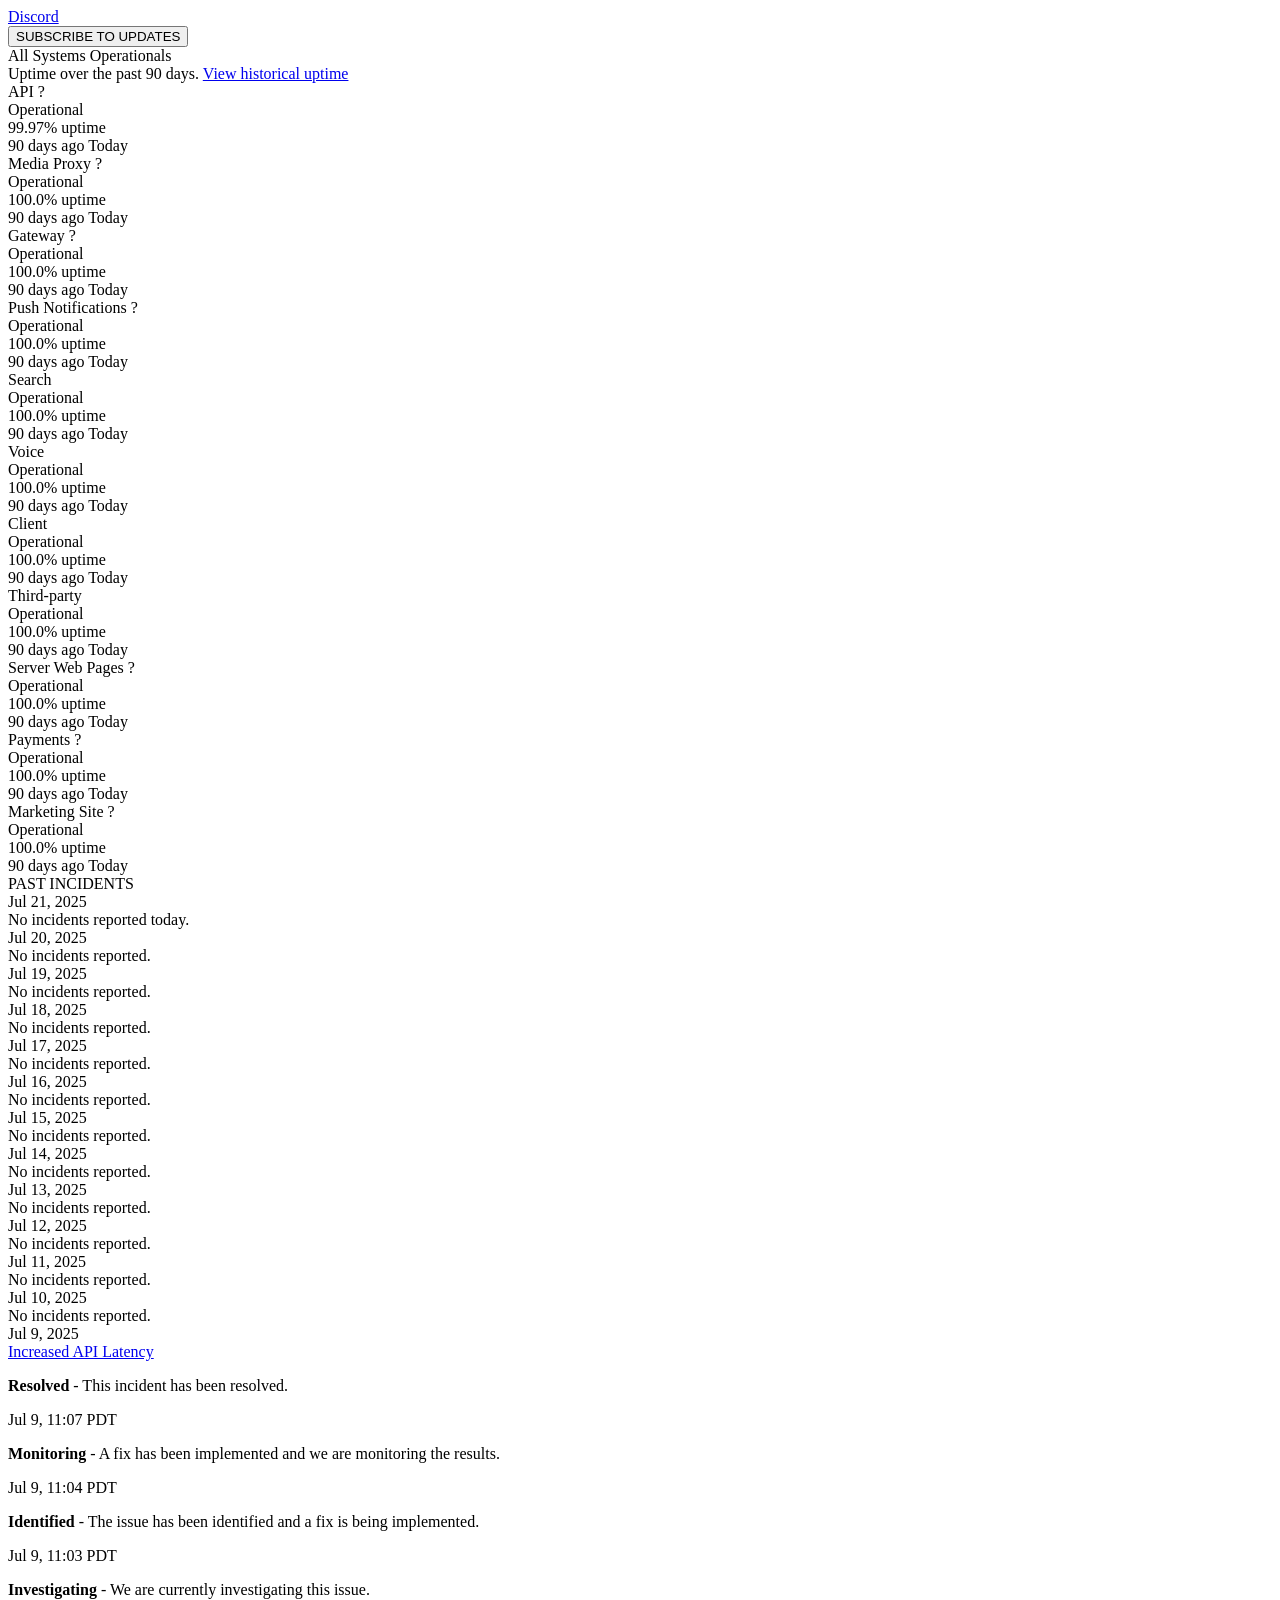
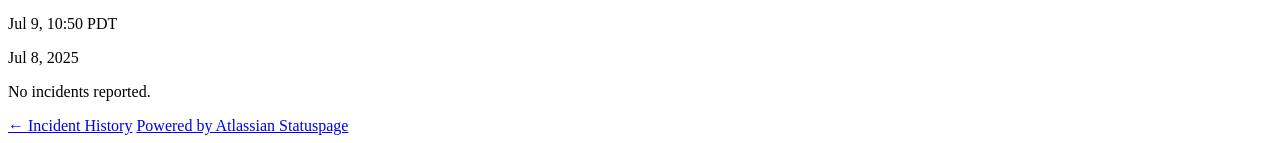
==== DISCORD-STATUS.html @ 05d12952 "Create DISCORD-STATUS.html" ====
<html>
    <head>
        <title>Discord Status</title>
        <link rel="stylesheet" href="../css/StatusProject.css">
    </head>
    
    <body>
        <div class="top-title">
           <a href="https://discord.com/">Discord</a> 
        </div>
        <div class="container">
            <button class="button-1">SUBSCRIBE TO UPDATES</button>
            <div class="container-operational">All Systems Operationals</div>
            <div class="header">
                Uptime over the past 90 days. <a href="#">View historical uptime </a>
            </div>

        <div class="service-status">
            <div class="service-title">API <span class="help-icon">?</span></div>
            <div class="status-indicator operational">Operational</div>
            <div class="uptime-bar-container" id="api-uptime"></div>
            <div class="uptime-percentage">99.97% uptime</div>
            <div class="time-range">
                <span>90 days ago</span>
                <span>Today</span>
            </div>
        </div>
        <div class="service-status">
            <div class="service-title">Media Proxy <span class="help-icon">?</span></div>
            <div class="status-indicator operational">Operational</div>
            <div class="uptime-bar-container" id="media-proxy-uptime"></div>
            <div class="uptime-percentage">100.0% uptime</div>
            <div class="time-range">
                <span>90 days ago</span>
                <span>Today</span>
            </div>
        </div>

        <div class="service-status">
            <div class="service-title">Gateway <span class="help-icon">?</span></div>
            <div class="status-indicator operational">Operational</div>
            <div class="uptime-bar-container" id="gateway-uptime"></div>
            <div class="uptime-percentage">100.0% uptime</div>
            <div class="time-range">
                <span>90 days ago</span>
                <span>Today</span>
            </div>
        </div>

        <div class="service-status">
            <div class="service-title">Push Notifications <span class="help-icon">?</span></div>
            <div class="status-indicator operational">Operational</div>
            <div class="uptime-bar-container" id="push-notifications-uptime"></div>
            <div class="uptime-percentage">100.0% uptime</div>
            <div class="time-range">
                <span>90 days ago</span>
                <span>Today</span>
            </div>
        </div>

        <div class="service-status">
            <div class="service-title">Search</div>
            <div class="status-indicator operational">Operational</div>
            <div class="uptime-bar-container" id="search-uptime"></div>
            <div class="uptime-percentage">100.0% uptime</div>
            <div class="time-range">
                <span>90 days ago</span>
                <span>Today</span>
            </div>
        </div>

        <div class="service-status">
            <div class="service-title">Voice</div>
            <div class="status-indicator operational">Operational</div>
            <div class="uptime-bar-container" id="voice-uptime"></div>
            <div class="uptime-percentage">100.0% uptime</div>
            <div class="time-range">
                <span>90 days ago</span>
                <span>Today</span>
            </div>
        </div>

        <div class="service-status">
            <div class="service-title">Client</div>
            <div class="status-indicator operational">Operational</div>
            <div class="uptime-bar-container" id="client-uptime"></div>
            <div class="uptime-percentage">100.0% uptime</div>
            <div class="time-range">
                <span>90 days ago</span>
                <span>Today</span>
            </div>
        </div>

        <div class="service-status">
            <div class="service-title">Third-party</div>
            <div class="status-indicator operational">Operational</div>
            <div class="uptime-bar-container" id="third-party-uptime"></div>
            <div class="uptime-percentage">100.0% uptime</div>
            <div class="time-range">
                <span>90 days ago</span>
                <span>Today</span>
            </div>
        </div>

        <div class="service-status">
            <div class="service-title">Server Web Pages <span class="help-icon">?</span></div>
            <div class="status-indicator operational">Operational</div>
            <div class="uptime-bar-container" id="server-web-pages-uptime"></div>
            <div class="uptime-percentage">100.0% uptime</div>
            <div class="time-range">
                <span>90 days ago</span>
                <span>Today</span>
            </div>
        </div>

        <div class="service-status">
            <div class="service-title">Payments <span class="help-icon">?</span></div>
            <div class="status-indicator operational">Operational</div>
            <div class="uptime-bar-container" id="payment-uptime"></div>
            <div class="uptime-percentage">100.0% uptime</div>
            <div class="time-range">
                <span>90 days ago</span>
                <span>Today</span>
            </div>
        </div>

        
        <div class="service-status">
            <div class="service-title">Marketing Site <span class="help-icon">?</span></div>
            <div class="status-indicator operational">Operational</div>
            <div class="uptime-bar-container" id="marketing-site-uptime"></div>
            <div class="uptime-percentage">100.0% uptime</div>
            <div class="time-range">
                <span>90 days ago</span>
                <span>Today</span>
            </div>
        </div>
        <div class="incidents">PAST INCIDENTS</div>
        <div class="incident-date">Jul 21, 2025</div>
        <div class="incident-report">No incidents reported today.</div>

        <div class="incident-date">Jul 20, 2025</div>
        <div class="incident-report">No incidents reported. </div>

        <div class="incident-date">Jul 19, 2025</div>
        <div class="incident-report">No incidents reported. </div>

        <div class="incident-date">Jul 18, 2025</div>
        <div class="incident-report">No incidents reported. </div>

        <div class="incident-date">Jul 17, 2025</div>
        <div class="incident-report">No incidents reported. </div>

        <div class="incident-date">Jul 16, 2025</div>
        <div class="incident-report">No incidents reported. </div>

        <div class="incident-date">Jul 15, 2025</div>
        <div class="incident-report">No incidents reported. </div>

        <div class="incident-date">Jul 14, 2025</div>
        <div class="incident-report">No incidents reported. </div>

        <div class="incident-date">Jul 13, 2025</div>
        <div class="incident-report">No incidents reported. </div>

        <div class="incident-date">Jul 12, 2025</div>
        <div class="incident-report">No incidents reported. </div>

        <div class="incident-date">Jul 11, 2025</div>
        <div class="incident-report">No incidents reported. </div>

        <div class="incident-date">Jul 10, 2025</div>
        <div class="incident-report">No incidents reported. </div>

        <div class="incident-date">Jul 9, 2025</div>
        
        <a class="increased-api" href="./IncreasedAPI.html">Increased API Latency</a>
            <div class="incident-status">
                <p><strong>Resolved</strong> - This incident has been resolved.</p>
                <p class="timestamp">Jul 9, 11:07 PDT</p>
            </div>
            <div class="incident-status">
                <p><strong>Monitoring</strong> - A fix has been implemented and we are monitoring the results.</p>
                <p class="timestamp">Jul 9, 11:04 PDT</p>
            </div>
            <div class="incident-status">
                <p><strong>Identified</strong> - The issue has been identified and a fix is being implemented.</p>
                <p class="timestamp">Jul 9, 11:03 PDT</p>
            </div>
            <div class="incident-status">
                <p><strong>Investigating</strong> - We are currently investigating this issue.</p>
                <p class="timestamp">Jul 9, 10:50 PDT</p>
            </div>
            <div class="incident-date">Jul 8, 2025</div>

        <div class="incident-section">
            <p>No incidents reported.</p>
        </div>
        <div class="footer">
            <a href="#" class="back-link">&larr; Incident History</a>
            <a class="powered-by" href="https://www.atlassian.com/software/statuspage" target="_blank">Powered by Atlassian Statuspage</a>
        </div>
        

        <script src="../javascript/StatusProject.js"></script>
    </div>   
    </body> 
</html>
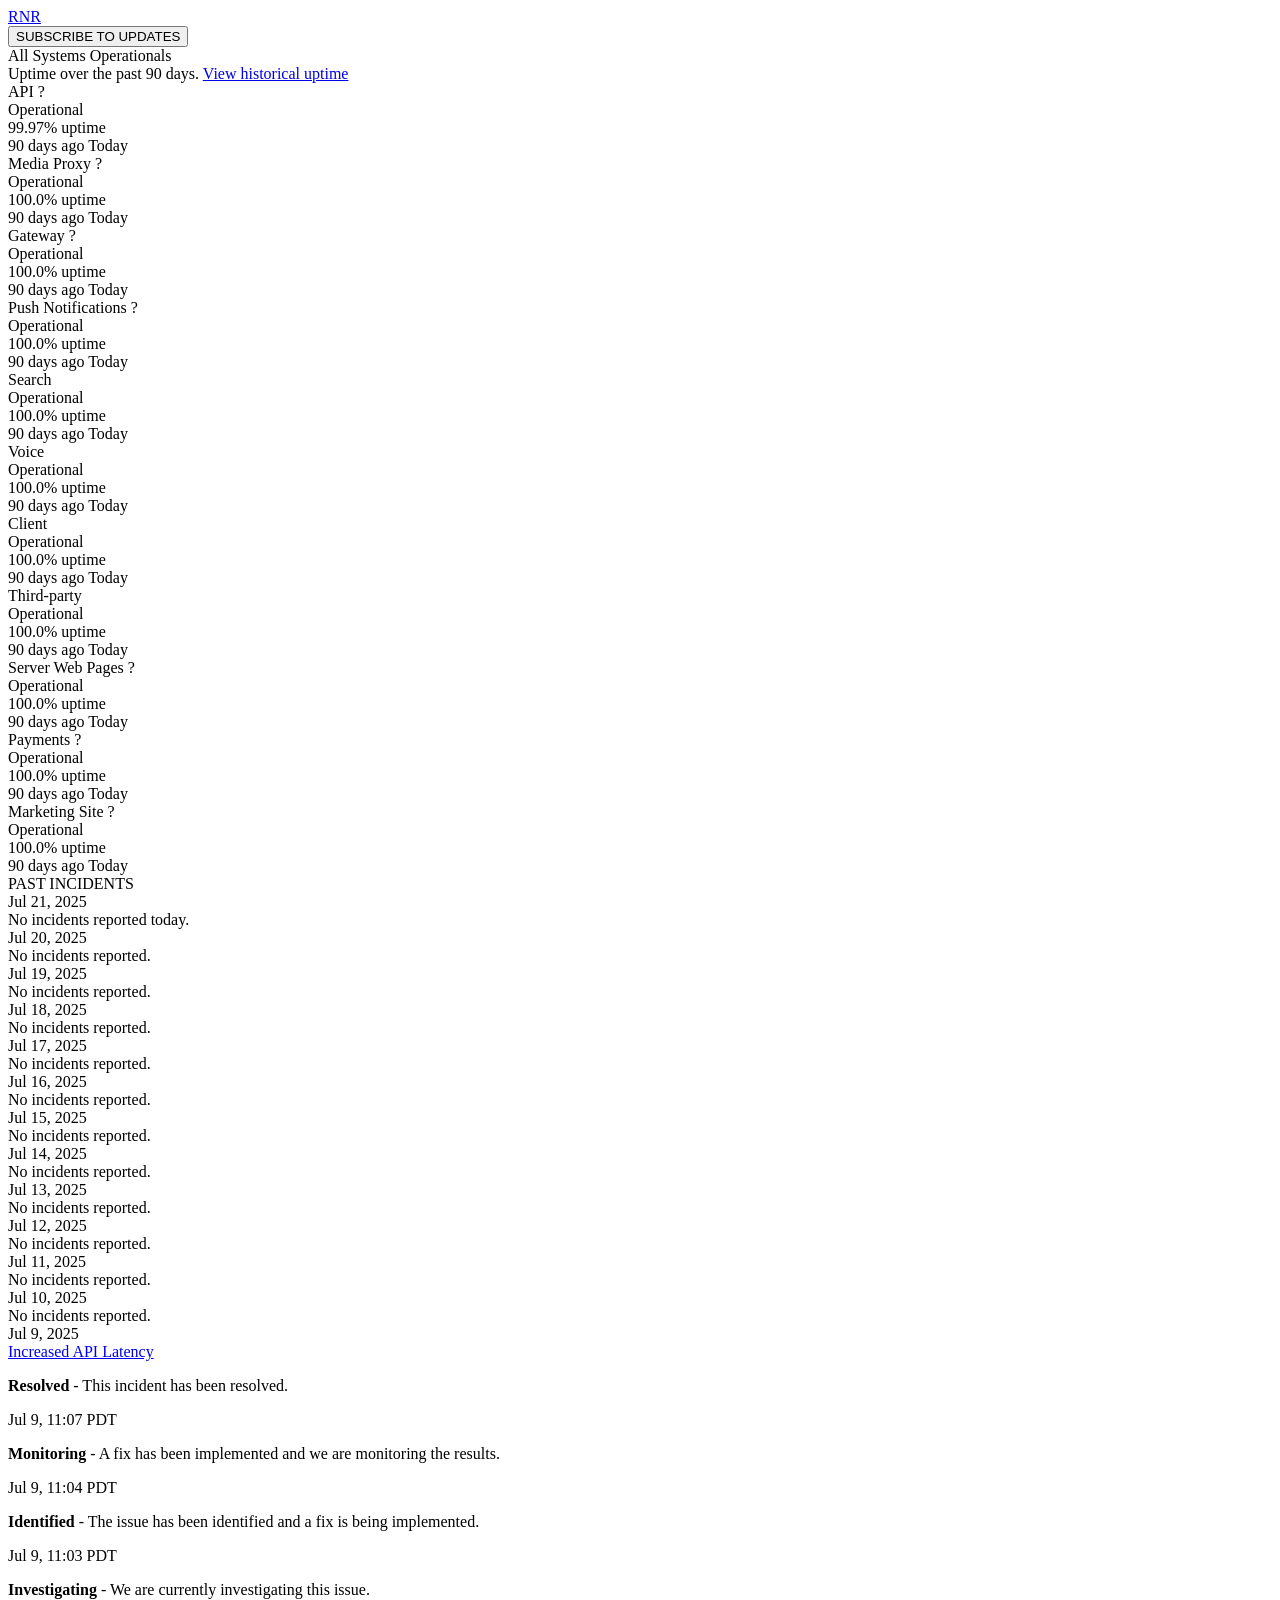
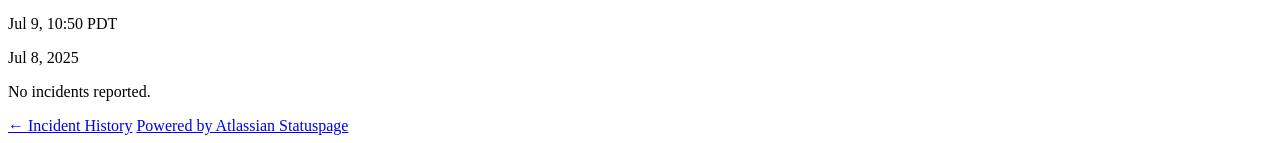
==== commit 6577ee41: "Update DISCORD-STATUS.html" ====
--- a/DISCORD-STATUS.html
+++ b/DISCORD-STATUS.html
@@ -1,12 +1,12 @@
 <html>
     <head>
-        <title>Discord Status</title>
+        <title>RNR Status</title>
         <link rel="stylesheet" href="../css/StatusProject.css">
     </head>
     
     <body>
         <div class="top-title">
-           <a href="https://discord.com/">Discord</a> 
+           <a href="https://discord.com/">RNR</a> 
         </div>
         <div class="container">
             <button class="button-1">SUBSCRIBE TO UPDATES</button>
